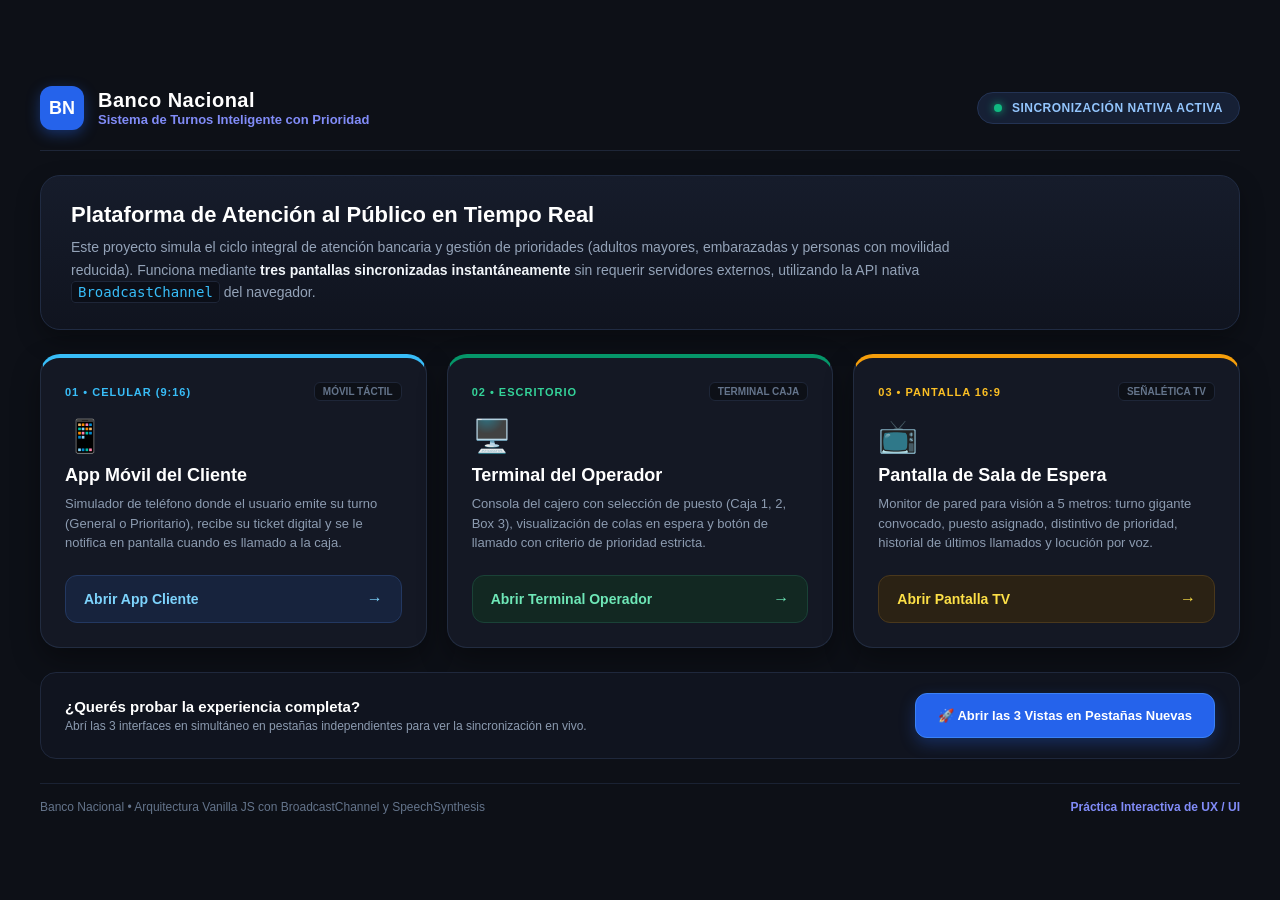
==== index.html @ c30d01f6 "feat(portada): agregar index.html como portal de acceso y explicacion del proyecto" ====
<!DOCTYPE html>
<html lang="es">
<head>
  <meta charset="UTF-8">
  <meta name="viewport" content="width=device-width, initial-scale=1.0">
  <title>Banco Nacional - Sistema de Turnos Inteligente</title>
  <link rel="stylesheet" href="style-index.css">
</head>
<body>

  <!-- CONTENEDOR PRINCIPAL: CSS GRID -->
  <main class="portal-layout">

    <!-- CABECERA INSTITUCIONAL (FLEXBOX) -->
    <header class="portal-header">
      <div class="brand-badge">
        <div class="brand-logo">BN</div>
        <div class="brand-text">
          <h1 class="brand-name">Banco Nacional</h1>
          <span class="system-subtitle">Sistema de Turnos Inteligente con Prioridad</span>
        </div>
      </div>
      <div class="status-chip">
        <span class="status-dot"></span>
        <span class="status-name">Sincronización Nativa Activa</span>
      </div>
    </header>

    <!-- INTRODUCCIÓN Y CONTEXTO DEL PROYECTO -->
    <section class="intro-section">
      <h2 class="intro-title">Plataforma de Atención al Público en Tiempo Real</h2>
      <p class="intro-description">
        Este proyecto simula el ciclo integral de atención bancaria y gestión de prioridades (adultos mayores, embarazadas y personas con movilidad reducida).
        Funciona mediante <strong>tres pantallas sincronizadas instantáneamente</strong> sin requerir servidores externos, utilizando la API nativa <code>BroadcastChannel</code> del navegador.
      </p>
    </section>

    <!-- MATRIZ DE ACCESOS A LAS 3 VISTAS: CSS GRID -->
    <section class="cards-grid">

      <!-- TARJETA 1: CLIENTE (CELULAR) -->
      <article class="view-card card-client">
        <div class="card-top">
          <span class="view-tag tag-client">01 &bull; Celular (9:16)</span>
          <span class="tech-tag">Móvil Táctil</span>
        </div>
        <div class="card-icon">📱</div>
        <h3 class="card-title">App Móvil del Cliente</h3>
        <p class="card-description">
          Simulador de teléfono donde el usuario emite su turno (General o Prioritario), recibe su ticket digital y se le notifica en pantalla cuando es llamado a la caja.
        </p>
        <a href="cliente.html" target="_blank" rel="noopener noreferrer" class="card-btn btn-client">
          <span>Abrir App Cliente</span>
          <span class="btn-arrow">&rarr;</span>
        </a>
      </article>

      <!-- TARJETA 2: OPERADOR (CAJA) -->
      <article class="view-card card-operator">
        <div class="card-top">
          <span class="view-tag tag-operator">02 &bull; Escritorio</span>
          <span class="tech-tag">Terminal Caja</span>
        </div>
        <div class="card-icon">🖥️</div>
        <h3 class="card-title">Terminal del Operador</h3>
        <p class="card-description">
          Consola del cajero con selección de puesto (Caja 1, 2, Box 3), visualización de colas en espera y botón de llamado con criterio de prioridad estricta.
        </p>
        <a href="operador.html" target="_blank" rel="noopener noreferrer" class="card-btn btn-operator">
          <span>Abrir Terminal Operador</span>
          <span class="btn-arrow">&rarr;</span>
        </a>
      </article>

      <!-- TARJETA 3: TV (SALA DE ESPERA) -->
      <article class="view-card card-tv">
        <div class="card-top">
          <span class="view-tag tag-tv">03 &bull; Pantalla 16:9</span>
          <span class="tech-tag">Señalética TV</span>
        </div>
        <div class="card-icon">📺</div>
        <h3 class="card-title">Pantalla de Sala de Espera</h3>
        <p class="card-description">
          Monitor de pared para visión a 5 metros: turno gigante convocado, puesto asignado, distintivo de prioridad, historial de últimos llamados y locución por voz.
        </p>
        <a href="tv.html" target="_blank" rel="noopener noreferrer" class="card-btn btn-tv">
          <span>Abrir Pantalla TV</span>
          <span class="btn-arrow">&rarr;</span>
        </a>
      </article>

    </section>

    <!-- BARRA DE ACCIÓN RÁPIDA: ABRIR LAS TRES PANTALLAS SIMULTÁNEAMENTE -->
    <section class="launch-strip">
      <div class="launch-info">
        <h4 class="launch-title">¿Querés probar la experiencia completa?</h4>
        <p class="launch-subtitle">Abrí las 3 interfaces en simultáneo en pestañas independientes para ver la sincronización en vivo.</p>
      </div>
      <button type="button" class="btn-launch-all" id="btn-abrir-todo">
        🚀 Abrir las 3 Vistas en Pestañas Nuevas
      </button>
    </section>

    <!-- PIE INSTITUCIONAL -->
    <footer class="portal-footer">
      <span>Banco Nacional &bull; Arquitectura Vanilla JS con BroadcastChannel y SpeechSynthesis</span>
      <span class="footer-copy">Práctica Interactiva de UX / UI</span>
    </footer>

  </main>

  <script>
    // Lógica para abrir las 3 pantallas en pestañas separadas con un solo clic
    document.getElementById('btn-abrir-todo').addEventListener('click', () => {
      window.open('cliente.html', '_blank');
      window.open('operador.html', '_blank');
      window.open('tv.html', '_blank');
    });
  </script>
</body>
</html>
---- style-index.css ----
/* ==========================================================================
   ESTILOS: PORTADA PRINCIPAL (INDEX.HTML)
   Reglas: Grid exterior, Flexbox interior, px y %, colores directos sin variables
   ========================================================================== */

* {
  box-sizing: border-box;
  margin: 0;
  padding: 0;
}

body {
  font-family: -apple-system, BlinkMacSystemFont, "Segoe UI", Roboto, "Helvetica Neue", Arial, sans-serif;
  background-color: #0d1017;
  color: #e2e8f0;
  min-height: 100vh;
  display: flex;
  align-items: center;
  justify-content: center;
  padding: 30px 20px;
  -webkit-font-smoothing: antialiased;
}

/* LAYOUT GENERAL: CSS GRID */
.portal-layout {
  width: 100%;
  max-width: 1200px;
  display: grid;
  grid-template-rows: auto auto auto auto auto;
  row-gap: 24px;
}

/* CABECERA (FLEXBOX) */
.portal-header {
  display: flex;
  justify-content: space-between;
  align-items: center;
  border-bottom: 1px solid #1e2638;
  padding-bottom: 20px;
}

.brand-badge {
  display: flex;
  align-items: center;
  gap: 14px;
}

.brand-logo {
  width: 44px;
  height: 44px;
  background-color: #2563eb;
  border-radius: 12px;
  display: flex;
  align-items: center;
  justify-content: center;
  font-size: 18px;
  font-weight: 900;
  color: #ffffff;
  box-shadow: 0 4px 14px rgba(37, 99, 235, 0.4);
}

.brand-text {
  display: flex;
  flex-direction: column;
}

.brand-name {
  font-size: 20px;
  font-weight: 900;
  color: #ffffff;
  letter-spacing: 0.5px;
}

.system-subtitle {
  font-size: 13px;
  color: #818cf8;
  font-weight: 600;
}

.status-chip {
  background-color: #162035;
  border: 1px solid #233354;
  border-radius: 20px;
  padding: 8px 16px;
  display: flex;
  align-items: center;
  gap: 10px;
}

.status-dot {
  width: 8px;
  height: 8px;
  background-color: #10b981;
  border-radius: 50%;
  box-shadow: 0 0 8px #10b981;
}

.status-name {
  font-size: 12px;
  font-weight: 700;
  color: #93c5fd;
  text-transform: uppercase;
  letter-spacing: 0.5px;
}

/* SECCIÓN INTRODUCCIÓN (FLEXBOX) */
.intro-section {
  background: linear-gradient(180deg, #161c2b 0%, #10141f 100%);
  border: 1px solid #202b42;
  border-radius: 20px;
  padding: 26px 30px;
  display: flex;
  flex-direction: column;
  gap: 8px;
  box-shadow: 0 10px 24px rgba(0, 0, 0, 0.3);
}

.intro-title {
  font-size: 22px;
  font-weight: 800;
  color: #ffffff;
}

.intro-description {
  font-size: 14px;
  line-height: 1.6;
  color: #94a3b8;
  max-width: 900px;
}

.intro-description strong {
  color: #f1f5f9;
}

.intro-description code {
  font-family: monospace;
  background-color: #0b0e17;
  padding: 2px 6px;
  border-radius: 4px;
  color: #38bdf8;
  border: 1px solid #1e2638;
}

/* MATRIZ DE TARJETAS: CSS GRID (3 COLUMNAS) */
.cards-grid {
  display: grid;
  grid-template-columns: repeat(3, 1fr);
  column-gap: 20px;
}

.view-card {
  background-color: #141824;
  border: 1px solid #222c40;
  border-radius: 20px;
  padding: 24px;
  display: flex;
  flex-direction: column;
  justify-content: space-between;
  box-shadow: 0 12px 28px rgba(0, 0, 0, 0.35);
  transition: transform 0.2s ease, border-color 0.2s ease;
}

.view-card:hover {
  transform: translateY(-4px);
  border-color: #334466;
}

.card-client {
  border-top: 4px solid #38bdf8;
}

.card-operator {
  border-top: 4px solid #059669;
}

.card-tv {
  border-top: 4px solid #f59e0b;
}

.card-top {
  display: flex;
  justify-content: space-between;
  align-items: center;
  margin-bottom: 16px;
}

.view-tag {
  font-size: 11px;
  font-weight: 800;
  letter-spacing: 1px;
  text-transform: uppercase;
}

.tag-client {
  color: #38bdf8;
}

.tag-operator {
  color: #34d399;
}

.tag-tv {
  color: #fbbf24;
}

.tech-tag {
  font-size: 10px;
  background-color: #0d1017;
  border: 1px solid #1e2638;
  padding: 3px 8px;
  border-radius: 6px;
  color: #64748b;
  font-weight: 700;
  text-transform: uppercase;
}

.card-icon {
  font-size: 32px;
  margin-bottom: 10px;
}

.card-title {
  font-size: 18px;
  font-weight: 800;
  color: #ffffff;
  margin-bottom: 8px;
}

.card-description {
  font-size: 13px;
  line-height: 1.5;
  color: #8c9bb0;
  margin-bottom: 22px;
  flex: 1;
}

/* BOTONES DE ENLACE DIRECTO (FLEXBOX) */
.card-btn {
  text-decoration: none;
  border-radius: 12px;
  padding: 14px 18px;
  font-size: 14px;
  font-weight: 800;
  display: flex;
  justify-content: space-between;
  align-items: center;
  transition: background-color 0.15s ease, transform 0.15s ease;
  user-select: none;
}

.card-btn:active {
  transform: translateY(2px);
}

.btn-client {
  background-color: #17233d;
  border: 1px solid #233861;
  color: #7dd3fc;
}

.btn-client:hover {
  background-color: #2563eb;
  color: #ffffff;
  border-color: #3b82f6;
}

.btn-operator {
  background-color: #122822;
  border: 1px solid #1a4237;
  color: #6ee7b7;
}

.btn-operator:hover {
  background-color: #059669;
  color: #ffffff;
  border-color: #10b981;
}

.btn-tv {
  background-color: #2b2214;
  border: 1px solid #4a381c;
  color: #fde047;
}

.btn-tv:hover {
  background-color: #d97706;
  color: #ffffff;
  border-color: #f59e0b;
}

.btn-arrow {
  font-size: 16px;
  font-weight: 900;
}

/* BARRA DE LANZAMIENTO COMPLETO (FLEXBOX) */
.launch-strip {
  background-color: #10141f;
  border: 1px solid #1f283c;
  border-radius: 16px;
  padding: 20px 24px;
  display: flex;
  justify-content: space-between;
  align-items: center;
}

.launch-info {
  display: flex;
  flex-direction: column;
  gap: 4px;
}

.launch-title {
  font-size: 15px;
  font-weight: 800;
  color: #ffffff;
}

.launch-subtitle {
  font-size: 12px;
  color: #8c9bb0;
}

.btn-launch-all {
  background-color: #2563eb;
  border: 1px solid #3b82f6;
  color: #ffffff;
  border-radius: 12px;
  padding: 14px 22px;
  font-size: 13px;
  font-weight: 800;
  cursor: pointer;
  box-shadow: 0 6px 16px rgba(37, 99, 235, 0.3);
  transition: all 0.15s ease;
  white-space: nowrap;
}

.btn-launch-all:hover {
  background-color: #1d4ed8;
  box-shadow: 0 8px 20px rgba(37, 99, 235, 0.45);
}

.btn-launch-all:active {
  transform: translateY(2px);
}

/* PIE (FLEXBOX) */
.portal-footer {
  display: flex;
  justify-content: space-between;
  align-items: center;
  border-top: 1px solid #1a2233;
  padding-top: 16px;
  font-size: 12px;
  color: #64748b;
}

.footer-copy {
  color: #818cf8;
  font-weight: 600;
}

/* RESPONSIVE MEDIA QUERIES */
@media (max-width: 960px) {
  .cards-grid {
    grid-template-columns: 100%;
    row-gap: 16px;
  }

  .launch-strip {
    flex-direction: column;
    align-items: flex-start;
    gap: 14px;
  }

  .btn-launch-all {
    width: 100%;
    text-align: center;
  }
}

@media (max-width: 600px) {
  body {
    padding: 16px;
  }

  .portal-header {
    flex-direction: column;
    align-items: flex-start;
    gap: 12px;
  }

  .portal-footer {
    flex-direction: column;
    align-items: flex-start;
    gap: 8px;
  }
}
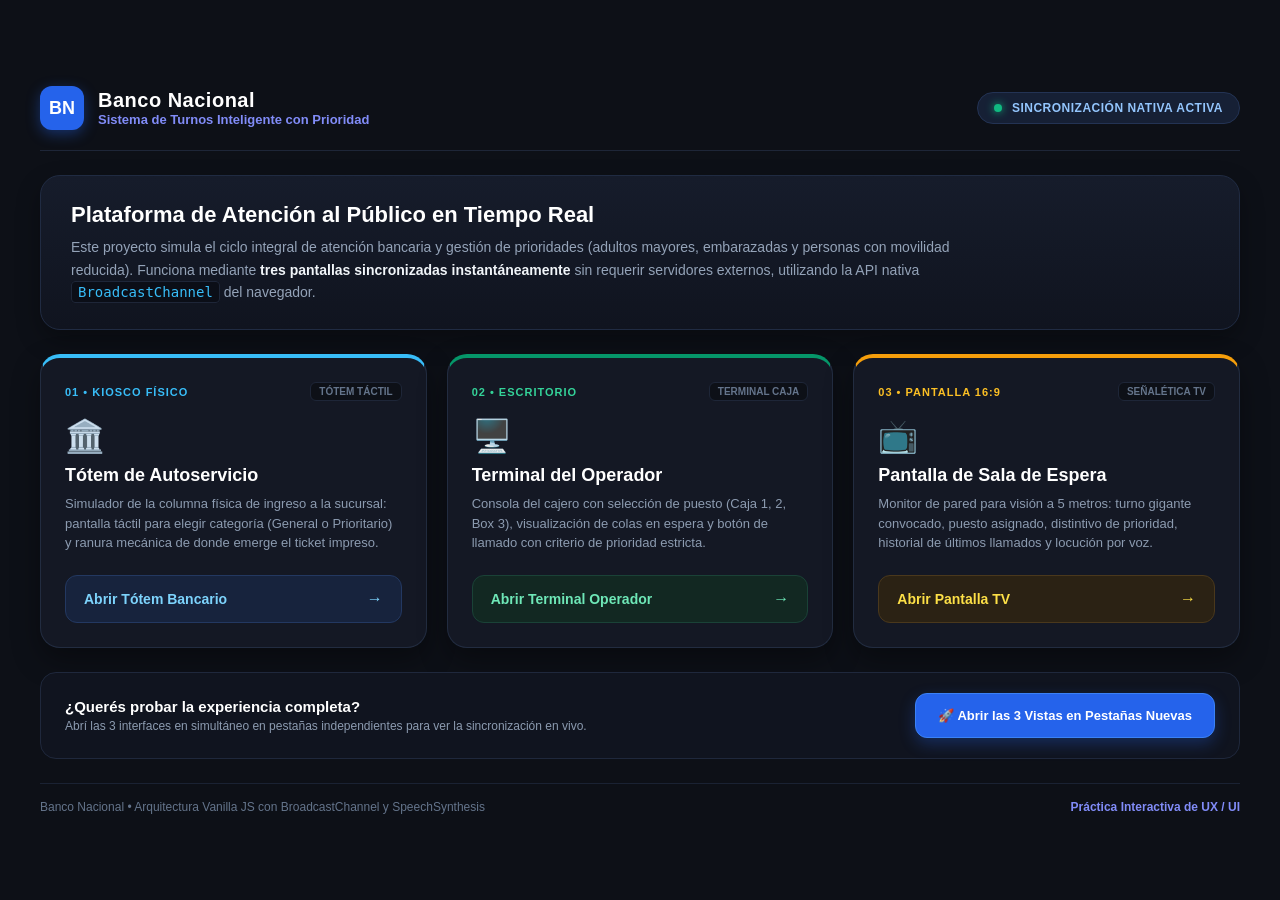
==== commit 65598d5d: "feat(totem): reemplazar vista movil por totem bancario con pantalla tactil y dispensador mecanico" ====
--- a/index.html
+++ b/index.html
@@ -38,19 +38,19 @@
     <!-- MATRIZ DE ACCESOS A LAS 3 VISTAS: CSS GRID -->
     <section class="cards-grid">
 
-      <!-- TARJETA 1: CLIENTE (CELULAR) -->
+      <!-- TARJETA 1: TÓTEM BANCARIO (AUTOSERVICIO) -->
       <article class="view-card card-client">
         <div class="card-top">
-          <span class="view-tag tag-client">01 &bull; Celular (9:16)</span>
-          <span class="tech-tag">Móvil Táctil</span>
+          <span class="view-tag tag-client">01 &bull; Kiosco Físico</span>
+          <span class="tech-tag">Tótem Táctil</span>
         </div>
-        <div class="card-icon">📱</div>
-        <h3 class="card-title">App Móvil del Cliente</h3>
+        <div class="card-icon">🏛️</div>
+        <h3 class="card-title">Tótem de Autoservicio</h3>
         <p class="card-description">
-          Simulador de teléfono donde el usuario emite su turno (General o Prioritario), recibe su ticket digital y se le notifica en pantalla cuando es llamado a la caja.
+          Simulador de la columna física de ingreso a la sucursal: pantalla táctil para elegir categoría (General o Prioritario) y ranura mecánica de donde emerge el ticket impreso.
         </p>
-        <a href="cliente.html" target="_blank" rel="noopener noreferrer" class="card-btn btn-client">
-          <span>Abrir App Cliente</span>
+        <a href="totem.html" target="_blank" rel="noopener noreferrer" class="card-btn btn-client">
+          <span>Abrir Tótem Bancario</span>
           <span class="btn-arrow">&rarr;</span>
         </a>
       </article>
@@ -113,7 +113,7 @@
   <script>
     // Lógica para abrir las 3 pantallas en pestañas separadas con un solo clic
     document.getElementById('btn-abrir-todo').addEventListener('click', () => {
-      window.open('cliente.html', '_blank');
+      window.open('totem.html', '_blank');
       window.open('operador.html', '_blank');
       window.open('tv.html', '_blank');
     });
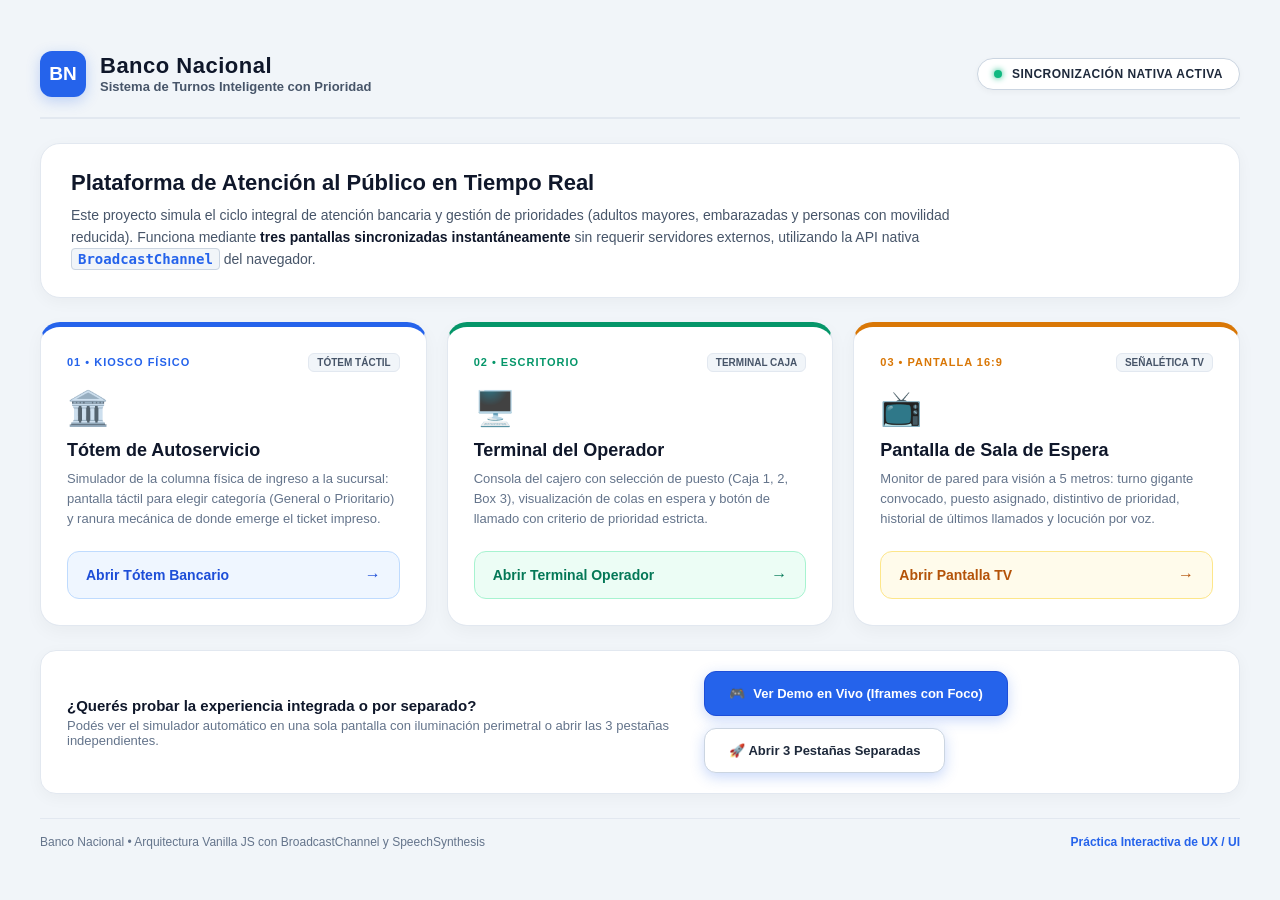
==== commit ca1a3568: "feat(demo): agregar simulador integrado con iframes, foco e iluminacion perimetral activa" ====
--- a/index.html
+++ b/index.html
@@ -91,15 +91,22 @@
 
     </section>
 
-    <!-- BARRA DE ACCIÓN RÁPIDA: ABRIR LAS TRES PANTALLAS SIMULTÁNEAMENTE -->
+    <!-- BARRA DE ACCIÓN RÁPIDA: DEMO EN VIVO Y PESTAÑAS INDEPENDIENTES -->
     <section class="launch-strip">
       <div class="launch-info">
-        <h4 class="launch-title">¿Querés probar la experiencia completa?</h4>
-        <p class="launch-subtitle">Abrí las 3 interfaces en simultáneo en pestañas independientes para ver la sincronización en vivo.</p>
+        <h4 class="launch-title">¿Querés probar la experiencia integrada o por separado?</h4>
+        <p class="launch-subtitle">Podés ver el simulador automático en una sola pantalla con iluminación perimetral o abrir las 3 pestañas independientes.</p>
       </div>
-      <button type="button" class="btn-launch-all" id="btn-abrir-todo">
-        🚀 Abrir las 3 Vistas en Pestañas Nuevas
-      </button>
+      <div style="display: flex; gap: 12px; flex-wrap: wrap;">
+        <a href="demo.html" target="_blank" rel="noopener noreferrer" class="btn-launch-all" style="text-decoration: none; display: inline-flex; align-items: center; gap: 8px;">
+          <span>🎮</span>
+          <span>Ver Demo en Vivo (Iframes con Foco)</span>
+        </a>
+        <button type="button" class="btn-launch-all" id="btn-abrir-todo" style="background-color: #ffffff; color: #1e293b; border-color: #cbd5e1;">
+          <span>🚀</span>
+          <span>Abrir 3 Pestañas Separadas</span>
+        </button>
+      </div>
     </section>
 
     <!-- PIE INSTITUCIONAL -->
--- a/style-index.css
+++ b/style-index.css
@@ -1,5 +1,5 @@
 /* ==========================================================================
-   ESTILOS: PORTADA PRINCIPAL (INDEX.HTML)
+   ESTILOS: PORTADA PRINCIPAL (INDEX.HTML) - TEMA CLARO DE DÍA
    Reglas: Grid exterior, Flexbox interior, px y %, colores directos sin variables
    ========================================================================== */
 
@@ -11,8 +11,8 @@
 
 body {
   font-family: -apple-system, BlinkMacSystemFont, "Segoe UI", Roboto, "Helvetica Neue", Arial, sans-serif;
-  background-color: #0d1017;
-  color: #e2e8f0;
+  background-color: #f1f5f9;
+  color: #0f172a;
   min-height: 100vh;
   display: flex;
   align-items: center;
@@ -35,7 +35,7 @@
   display: flex;
   justify-content: space-between;
   align-items: center;
-  border-bottom: 1px solid #1e2638;
+  border-bottom: 2px solid #e2e8f0;
   padding-bottom: 20px;
 }
 
@@ -46,17 +46,17 @@
 }
 
 .brand-logo {
-  width: 44px;
-  height: 44px;
+  width: 46px;
+  height: 46px;
   background-color: #2563eb;
   border-radius: 12px;
   display: flex;
   align-items: center;
   justify-content: center;
-  font-size: 18px;
+  font-size: 19px;
   font-weight: 900;
   color: #ffffff;
-  box-shadow: 0 4px 14px rgba(37, 99, 235, 0.4);
+  box-shadow: 0 4px 14px rgba(37, 99, 235, 0.25);
 }
 
 .brand-text {
@@ -65,26 +65,27 @@
 }
 
 .brand-name {
-  font-size: 20px;
+  font-size: 22px;
   font-weight: 900;
-  color: #ffffff;
+  color: #0f172a;
   letter-spacing: 0.5px;
 }
 
 .system-subtitle {
   font-size: 13px;
-  color: #818cf8;
+  color: #475569;
   font-weight: 600;
 }
 
 .status-chip {
-  background-color: #162035;
-  border: 1px solid #233354;
+  background-color: #ffffff;
+  border: 1px solid #cbd5e1;
   border-radius: 20px;
   padding: 8px 16px;
   display: flex;
   align-items: center;
   gap: 10px;
+  box-shadow: 0 2px 6px rgba(0, 0, 0, 0.04);
 }
 
 .status-dot {
@@ -92,53 +93,54 @@
   height: 8px;
   background-color: #10b981;
   border-radius: 50%;
-  box-shadow: 0 0 8px #10b981;
+  box-shadow: 0 0 6px #10b981;
 }
 
 .status-name {
   font-size: 12px;
   font-weight: 700;
-  color: #93c5fd;
+  color: #1e293b;
   text-transform: uppercase;
   letter-spacing: 0.5px;
 }
 
 /* SECCIÓN INTRODUCCIÓN (FLEXBOX) */
 .intro-section {
-  background: linear-gradient(180deg, #161c2b 0%, #10141f 100%);
-  border: 1px solid #202b42;
+  background-color: #ffffff;
+  border: 1px solid #e2e8f0;
   border-radius: 20px;
   padding: 26px 30px;
   display: flex;
   flex-direction: column;
   gap: 8px;
-  box-shadow: 0 10px 24px rgba(0, 0, 0, 0.3);
+  box-shadow: 0 4px 16px rgba(0, 0, 0, 0.04);
 }
 
 .intro-title {
   font-size: 22px;
   font-weight: 800;
-  color: #ffffff;
+  color: #0f172a;
 }
 
 .intro-description {
   font-size: 14px;
   line-height: 1.6;
-  color: #94a3b8;
+  color: #475569;
   max-width: 900px;
 }
 
 .intro-description strong {
-  color: #f1f5f9;
+  color: #0f172a;
 }
 
 .intro-description code {
   font-family: monospace;
-  background-color: #0b0e17;
+  background-color: #f1f5f9;
   padding: 2px 6px;
   border-radius: 4px;
-  color: #38bdf8;
-  border: 1px solid #1e2638;
+  color: #2563eb;
+  border: 1px solid #cbd5e1;
+  font-weight: 700;
 }
 
 /* MATRIZ DE TARJETAS: CSS GRID (3 COLUMNAS) */
@@ -149,32 +151,32 @@
 }
 
 .view-card {
-  background-color: #141824;
-  border: 1px solid #222c40;
+  background-color: #ffffff;
+  border: 1px solid #e2e8f0;
   border-radius: 20px;
-  padding: 24px;
+  padding: 26px;
   display: flex;
   flex-direction: column;
   justify-content: space-between;
-  box-shadow: 0 12px 28px rgba(0, 0, 0, 0.35);
-  transition: transform 0.2s ease, border-color 0.2s ease;
+  box-shadow: 0 6px 18px rgba(0, 0, 0, 0.04);
+  transition: transform 0.2s ease, box-shadow 0.2s ease;
 }
 
 .view-card:hover {
   transform: translateY(-4px);
-  border-color: #334466;
+  box-shadow: 0 12px 28px rgba(0, 0, 0, 0.08);
 }
 
 .card-client {
-  border-top: 4px solid #38bdf8;
+  border-top: 5px solid #2563eb;
 }
 
 .card-operator {
-  border-top: 4px solid #059669;
+  border-top: 5px solid #059669;
 }
 
 .card-tv {
-  border-top: 4px solid #f59e0b;
+  border-top: 5px solid #d97706;
 }
 
 .card-top {
@@ -192,44 +194,44 @@
 }
 
 .tag-client {
-  color: #38bdf8;
+  color: #2563eb;
 }
 
 .tag-operator {
-  color: #34d399;
+  color: #059669;
 }
 
 .tag-tv {
-  color: #fbbf24;
+  color: #d97706;
 }
 
 .tech-tag {
   font-size: 10px;
-  background-color: #0d1017;
-  border: 1px solid #1e2638;
+  background-color: #f1f5f9;
+  border: 1px solid #e2e8f0;
   padding: 3px 8px;
   border-radius: 6px;
-  color: #64748b;
+  color: #475569;
   font-weight: 700;
   text-transform: uppercase;
 }
 
 .card-icon {
-  font-size: 32px;
-  margin-bottom: 10px;
+  font-size: 34px;
+  margin-bottom: 12px;
 }
 
 .card-title {
   font-size: 18px;
   font-weight: 800;
-  color: #ffffff;
+  color: #0f172a;
   margin-bottom: 8px;
 }
 
 .card-description {
   font-size: 13px;
-  line-height: 1.5;
-  color: #8c9bb0;
+  line-height: 1.55;
+  color: #64748b;
   margin-bottom: 22px;
   flex: 1;
 }
@@ -253,39 +255,39 @@
 }
 
 .btn-client {
-  background-color: #17233d;
-  border: 1px solid #233861;
-  color: #7dd3fc;
+  background-color: #eff6ff;
+  border: 1px solid #bfdbfe;
+  color: #1d4ed8;
 }
 
 .btn-client:hover {
   background-color: #2563eb;
   color: #ffffff;
-  border-color: #3b82f6;
+  border-color: #2563eb;
 }
 
 .btn-operator {
-  background-color: #122822;
-  border: 1px solid #1a4237;
-  color: #6ee7b7;
+  background-color: #ecfdf5;
+  border: 1px solid #a7f3d0;
+  color: #047857;
 }
 
 .btn-operator:hover {
   background-color: #059669;
   color: #ffffff;
-  border-color: #10b981;
+  border-color: #059669;
 }
 
 .btn-tv {
-  background-color: #2b2214;
-  border: 1px solid #4a381c;
-  color: #fde047;
+  background-color: #fffbeb;
+  border: 1px solid #fde68a;
+  color: #b45309;
 }
 
 .btn-tv:hover {
   background-color: #d97706;
   color: #ffffff;
-  border-color: #f59e0b;
+  border-color: #d97706;
 }
 
 .btn-arrow {
@@ -295,13 +297,14 @@
 
 /* BARRA DE LANZAMIENTO COMPLETO (FLEXBOX) */
 .launch-strip {
-  background-color: #10141f;
-  border: 1px solid #1f283c;
+  background-color: #ffffff;
+  border: 1px solid #e2e8f0;
   border-radius: 16px;
-  padding: 20px 24px;
-  display: flex;
-  justify-content: space-between;
-  align-items: center;
+  padding: 20px 26px;
+  display: flex;
+  justify-content: space-between;
+  align-items: center;
+  box-shadow: 0 4px 16px rgba(0, 0, 0, 0.04);
 }
 
 .launch-info {
@@ -313,31 +316,31 @@
 .launch-title {
   font-size: 15px;
   font-weight: 800;
-  color: #ffffff;
+  color: #0f172a;
 }
 
 .launch-subtitle {
-  font-size: 12px;
-  color: #8c9bb0;
+  font-size: 13px;
+  color: #64748b;
 }
 
 .btn-launch-all {
   background-color: #2563eb;
-  border: 1px solid #3b82f6;
+  border: 1px solid #1d4ed8;
   color: #ffffff;
   border-radius: 12px;
-  padding: 14px 22px;
+  padding: 14px 24px;
   font-size: 13px;
   font-weight: 800;
   cursor: pointer;
-  box-shadow: 0 6px 16px rgba(37, 99, 235, 0.3);
+  box-shadow: 0 4px 14px rgba(37, 99, 235, 0.25);
   transition: all 0.15s ease;
   white-space: nowrap;
 }
 
 .btn-launch-all:hover {
   background-color: #1d4ed8;
-  box-shadow: 0 8px 20px rgba(37, 99, 235, 0.45);
+  box-shadow: 0 6px 18px rgba(37, 99, 235, 0.35);
 }
 
 .btn-launch-all:active {
@@ -349,15 +352,15 @@
   display: flex;
   justify-content: space-between;
   align-items: center;
-  border-top: 1px solid #1a2233;
+  border-top: 1px solid #e2e8f0;
   padding-top: 16px;
   font-size: 12px;
   color: #64748b;
 }
 
 .footer-copy {
-  color: #818cf8;
-  font-weight: 600;
+  color: #2563eb;
+  font-weight: 700;
 }
 
 /* RESPONSIVE MEDIA QUERIES */
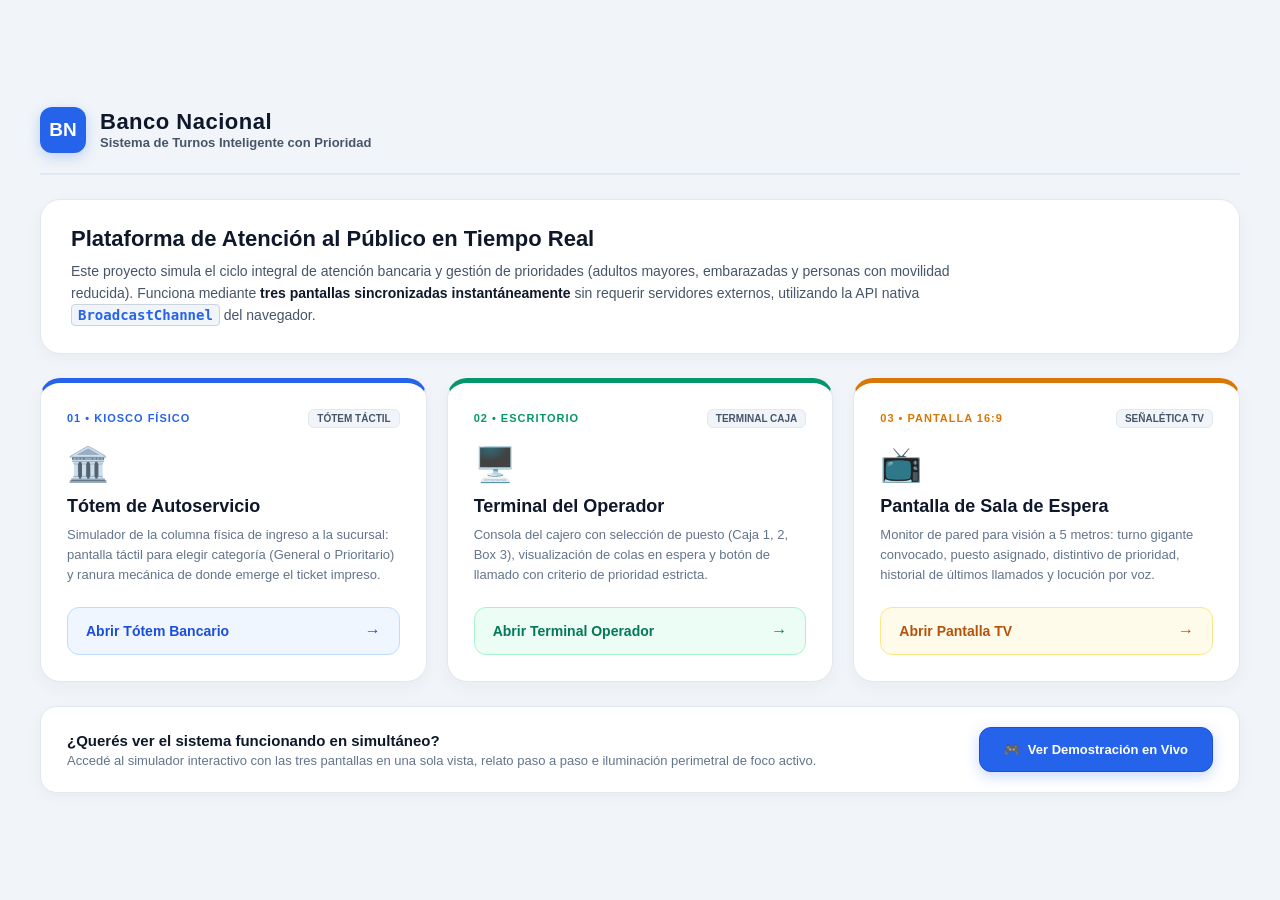
==== commit e9dfc24b: "refactor(portada): simplificar index.html removiendo status-chip, pie de pagina y boton multi-pestan" ====
--- a/index.html
+++ b/index.html
@@ -19,10 +19,6 @@
           <h1 class="brand-name">Banco Nacional</h1>
           <span class="system-subtitle">Sistema de Turnos Inteligente con Prioridad</span>
         </div>
-      </div>
-      <div class="status-chip">
-        <span class="status-dot"></span>
-        <span class="status-name">Sincronización Nativa Activa</span>
       </div>
     </header>
 
@@ -91,39 +87,21 @@
 
     </section>
 
-    <!-- BARRA DE ACCIÓN RÁPIDA: DEMO EN VIVO Y PESTAÑAS INDEPENDIENTES -->
+    <!-- BARRA DE ACCESO A LA DEMO INTEGRADA EN VIVO -->
     <section class="launch-strip">
       <div class="launch-info">
-        <h4 class="launch-title">¿Querés probar la experiencia integrada o por separado?</h4>
-        <p class="launch-subtitle">Podés ver el simulador automático en una sola pantalla con iluminación perimetral o abrir las 3 pestañas independientes.</p>
+        <h4 class="launch-title">¿Querés ver el sistema funcionando en simultáneo?</h4>
+        <p class="launch-subtitle">Accedé al simulador interactivo con las tres pantallas en una sola vista, relato paso a paso e iluminación perimetral de foco activo.</p>
       </div>
-      <div style="display: flex; gap: 12px; flex-wrap: wrap;">
+      <div>
         <a href="demo.html" target="_blank" rel="noopener noreferrer" class="btn-launch-all" style="text-decoration: none; display: inline-flex; align-items: center; gap: 8px;">
           <span>🎮</span>
-          <span>Ver Demo en Vivo (Iframes con Foco)</span>
+          <span>Ver Demostración en Vivo</span>
         </a>
-        <button type="button" class="btn-launch-all" id="btn-abrir-todo" style="background-color: #ffffff; color: #1e293b; border-color: #cbd5e1;">
-          <span>🚀</span>
-          <span>Abrir 3 Pestañas Separadas</span>
-        </button>
       </div>
     </section>
 
-    <!-- PIE INSTITUCIONAL -->
-    <footer class="portal-footer">
-      <span>Banco Nacional &bull; Arquitectura Vanilla JS con BroadcastChannel y SpeechSynthesis</span>
-      <span class="footer-copy">Práctica Interactiva de UX / UI</span>
-    </footer>
-
   </main>
 
-  <script>
-    // Lógica para abrir las 3 pantallas en pestañas separadas con un solo clic
-    document.getElementById('btn-abrir-todo').addEventListener('click', () => {
-      window.open('totem.html', '_blank');
-      window.open('operador.html', '_blank');
-      window.open('tv.html', '_blank');
-    });
-  </script>
 </body>
 </html>
--- a/style-index.css
+++ b/style-index.css
@@ -26,7 +26,7 @@
   width: 100%;
   max-width: 1200px;
   display: grid;
-  grid-template-rows: auto auto auto auto auto;
+  grid-template-rows: auto auto 1fr auto;
   row-gap: 24px;
 }
 
@@ -75,33 +75,6 @@
   font-size: 13px;
   color: #475569;
   font-weight: 600;
-}
-
-.status-chip {
-  background-color: #ffffff;
-  border: 1px solid #cbd5e1;
-  border-radius: 20px;
-  padding: 8px 16px;
-  display: flex;
-  align-items: center;
-  gap: 10px;
-  box-shadow: 0 2px 6px rgba(0, 0, 0, 0.04);
-}
-
-.status-dot {
-  width: 8px;
-  height: 8px;
-  background-color: #10b981;
-  border-radius: 50%;
-  box-shadow: 0 0 6px #10b981;
-}
-
-.status-name {
-  font-size: 12px;
-  font-weight: 700;
-  color: #1e293b;
-  text-transform: uppercase;
-  letter-spacing: 0.5px;
 }
 
 /* SECCIÓN INTRODUCCIÓN (FLEXBOX) */
@@ -347,22 +320,6 @@
   transform: translateY(2px);
 }
 
-/* PIE (FLEXBOX) */
-.portal-footer {
-  display: flex;
-  justify-content: space-between;
-  align-items: center;
-  border-top: 1px solid #e2e8f0;
-  padding-top: 16px;
-  font-size: 12px;
-  color: #64748b;
-}
-
-.footer-copy {
-  color: #2563eb;
-  font-weight: 700;
-}
-
 /* RESPONSIVE MEDIA QUERIES */
 @media (max-width: 960px) {
   .cards-grid {
@@ -392,10 +349,4 @@
     align-items: flex-start;
     gap: 12px;
   }
-
-  .portal-footer {
-    flex-direction: column;
-    align-items: flex-start;
-    gap: 8px;
-  }
-}
+}
